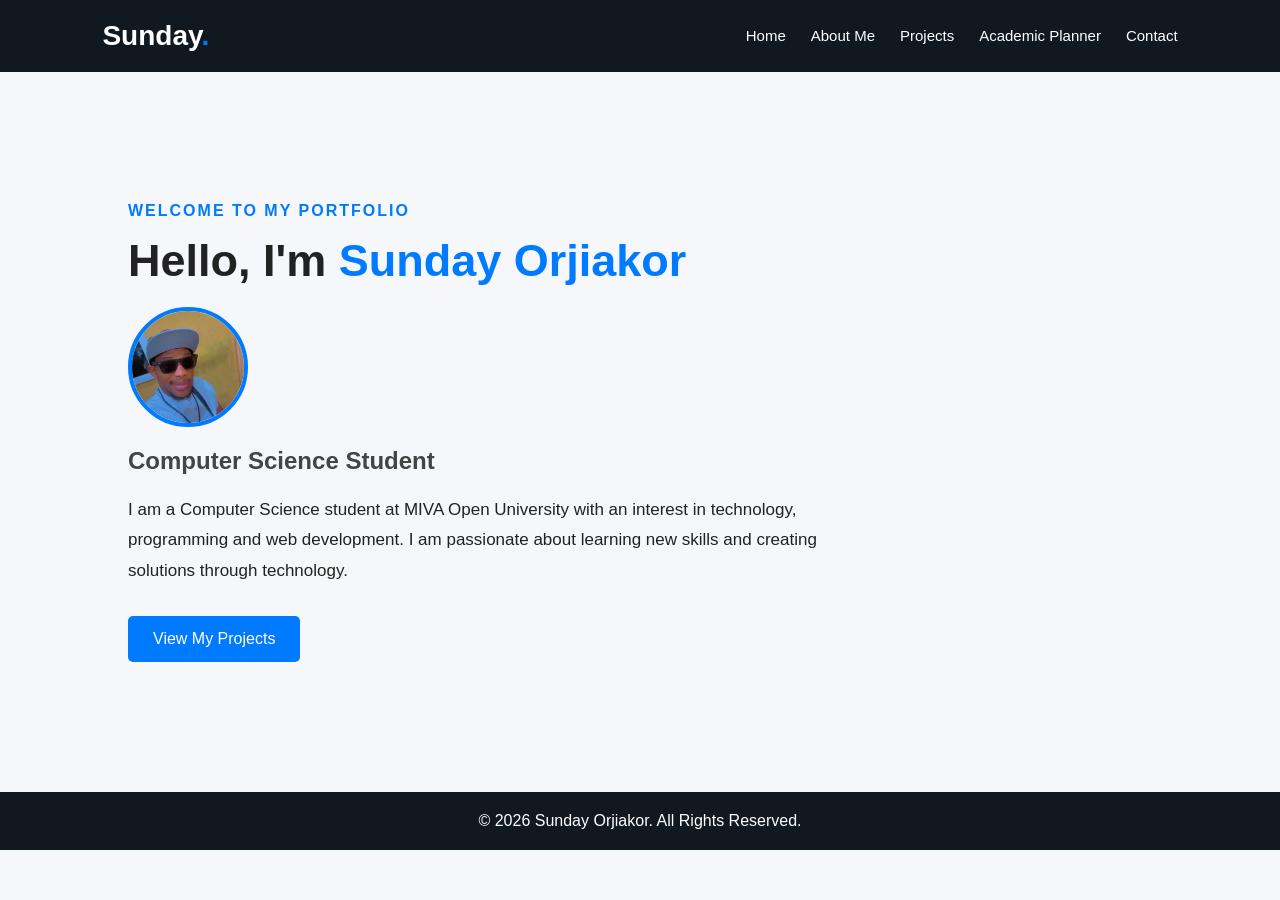
==== index.html @ 1cc2ec7a "Add files via upload" ====
<!DOCTYPE html>
<html lang="en">
<head>
    <meta charset="UTF-8">
    <meta name="viewport" content="width=device-width, initial-scale=1.0">
    <title>Sunday Orjiakor | Portfolio</title>
    <link rel="stylesheet" href="style.css">
</head>

<body>

    <header>
        <nav>
            <h2 class="logo">Sunday<span>.</span></h2>

            <ul>
                <li><a href="index.html">Home</a></li>
                <li><a href="about.html">About Me</a></li>
                <li><a href="projects.html">Projects</a></li>
                <li><a href="planner.html">Academic Planner</a></li>
                <li><a href="contact.html">Contact</a></li>
            </ul>
        </nav>
    </header>

    <main>
        <section class="hero">

            <div class="hero-text">
                <h4>WELCOME TO MY PORTFOLIO</h4>

                <h1>Hello, I'm <span>Sunday Orjiakor</span></h1>
<img src="image/sunday.jpeg" alt="Photo of Sunday Orjiakor" class="profile-image">
                <h2>Computer Science Student</h2>

                <p>
                    I am a Computer Science student at MIVA Open University
                    with an interest in technology, programming and web development.
                    I am passionate about learning new skills and creating
                    solutions through technology.
                </p>

                <a href="projects.html" class="btn">View My Projects</a>
            </div>

        </section>
    </main>

    <footer>
        <p>&copy; 2026 Sunday Orjiakor. All Rights Reserved.</p>
    </footer>

    <script src="script.js"></script>

</body>
</html>
---- style.css ----
* {
    margin: 0;
    padding: 0;
    box-sizing: border-box;
    font-family: Arial, sans-serif;
}

body {
    background-color: #f5f7fa;
    color: #222;
}

header {
    background-color: #101820;
    padding: 20px 8%;
}

nav {
    display: flex;
    justify-content: space-between;
    align-items: center;
}

.logo {
    color: white;
    font-size: 28px;
}

.logo span {
    color: #007bff;
}

nav ul {
    display: flex;
    list-style: none;
    gap: 25px;
}

nav ul li a {
    text-decoration: none;
    color: white !important;
    font-size: 15px;
}

nav ul li a:hover {
    color: #007bff !important;
}

.hero {
    min-height: 80vh;
    display: flex;
    align-items: center;
    padding: 60px 10%;
}

.hero-text {
    max-width: 700px;
}

.hero-text h4 {
    color: #007bff;
    margin-bottom: 15px;
    letter-spacing: 2px;
}

.hero-text h1 {
    font-size: 45px;
    margin-bottom: 15px;
}

.hero-text h1 span {
    color: #007bff;
}

.hero-text h2 {
    margin-bottom: 20px;
    color: #444;
}

.hero-text p {
    font-size: 17px;
    line-height: 1.8;
    margin-bottom: 30px;
}

.btn {
    display: inline-block;
    background-color: #007bff;
    color: white;
    padding: 14px 25px;
    text-decoration: none;
    border-radius: 5px;
}

.btn:hover {
    background-color: #0056b3;
}

footer {
    background-color: #101820;
    color: white;
    text-align: center;
    padding: 20px;
}

@media (max-width: 768px) {
    nav {
        flex-direction: column;
        gap: 20px;
    }

    nav ul {
        flex-wrap: wrap;
        justify-content: center;
        gap: 15px;
    }

    .hero-text h1 {
        font-size: 32px;
    }
}

/* ACADEMIC PLANNER */

.planner-section {
    max-width: 800px;
    margin: 60px auto;
    padding: 30px;
    text-align: center;
}

.planner-section h1 {
    margin-bottom: 15px;
}

.task-input {
    display: flex;
    gap: 10px;
    margin: 30px 0;
}

.task-input input {
    flex: 1;
    padding: 12px;
    border: 1px solid #ccc;
    border-radius: 5px;
}

.task-input button {
    background-color: #007bff;
    color: white;
    border: none;
    padding: 12px 20px;
    border-radius: 5px;
    cursor: pointer;
}

#taskList {
    list-style: none;
}

#taskList li {
    background: white;
    padding: 15px;
    margin-bottom: 10px;
    display: flex;
    justify-content: space-between;
    align-items: center;
    border-radius: 5px;
}

#taskList li.completed span {
    text-decoration: line-through;
    color: gray;
}

.task-buttons button {
    margin-left: 8px;
    padding: 7px 10px;
    cursor: pointer;
}

/* CONTACT PAGE */

.contact-section {
    max-width: 650px;
    margin: 50px auto;
    padding: 30px;
}

.contact-section h1,
.contact-section > p {
    text-align: center;
    margin-bottom: 20px;
}

#contactForm {
    display: flex;
    flex-direction: column;
    gap: 12px;
}

#contactForm input,
#contactForm textarea {
    padding: 12px;
    border: 1px solid #ccc;
    border-radius: 5px;
    font-size: 15px;
}

#contactForm button {
    background-color: #007bff;
    color: white;
    border: none;
    padding: 14px;
    border-radius: 5px;
    cursor: pointer;
}

#contactForm button:hover {
    background-color: #0056b3;
}

#formResponse {
    margin-top: 20px;
    text-align: center;
}

.profile-image {
    width: 120px;
    height: 120px;
    max-width: 100%;
    border-radius: 50%;
    object-fit: cover;
    border: 4px solid #007bff;
    margin: 20px 0;
    display: block;
}

.projects-section {
    padding: 40px 20px;
    text-align: center;
}

.project-container {
    display: flex;
    flex-wrap: wrap;
    justify-content: center;
    gap: 25px;
    margin-top: 30px;
}

.project-card {
    width: 300px;
    padding: 20px;
    background: white;
    border-radius: 10px;
    box-shadow: 0 4px 10px rgba(0, 0, 0, 0.1);
    text-align: center;
}

.project-card img {
    width: 100%;
    height: 180px;
    object-fit: contain;
    border-radius: 8px;
    margin: 15px 0;
}

.project-card a {
    display: inline-block;
    margin-top: 15px;
    color: #007bff;
}

/* ==========================================
   Professional Styling for About Page (Left Aligned & Left Positioned)
   ========================================== */

main.about-section {
    max-width: 800px;
    margin: 40px 20px; /* Shifts the entire white card box to the left */
    padding: 40px;
    background: #ffffff;
    border-radius: 12px;
    box-shadow: 0 4px 20px rgba(0, 0, 0, 0.06);
    text-align: left !important;
}

main.about-section > h1 {
    font-size: 2.2rem;
    color: #1a252f;
    margin-bottom: 20px;
    text-align: left !important;
}

main.about-section > p {
    font-size: 1.05rem;
    line-height: 1.7;
    color: #4a5568;
    margin-bottom: 30px;
    text-align: left !important;
}

main.about-section section {
    background: #f8f9fa;
    margin-bottom: 35px;
    padding: 20px 25px;
    border-radius: 8px;
    border-left: 4px solid #007bff;
    transition: transform 0.2s ease, box-shadow 0.2s ease;
    text-align: left;
}

main.about-section section:hover {
    transform: translateY(-2px);
    box-shadow: 0 6px 15px rgba(0, 0, 0, 0.05);
}

main.about-section h2 {
    font-size: 1.25rem;
    color: #2c3e50;
    margin-bottom: 10px;
    text-align: left;
}

main.about-section p, 
main.about-section li {
    line-height: 1.6;
    color: #4a5568;
    text-align: left;
}

main.about-section ul {
    margin-top: 10px;
    padding-left: 20px;
}

main.about-section li {
    margin-bottom: 6px;
}
/* About Me Page */

.about-section {
    max-width: 900px;
    margin: 40px auto;
    padding: 30px;
    background: white;
    border-radius: 12px;
    box-shadow: 0 4px 12px rgba(0, 0, 0, 0.08);
}

.about-section h1 {
    text-align: center;
    color: #007bff;
    margin-bottom: 25px;
}

.about-section h2 {
    color: #007bff;
    margin-top: 30px;
    margin-bottom: 15px;
}

.about-section p {
    line-height: 1.8;
    color: #333;
}

.about-section ul {
    padding-left: 25px;
    line-height: 2;
}
/* Academic Information Table */

.academic-table {
    width: 100%;
    border-collapse: collapse;
    margin-top: 30px;
    background: white;
}

.academic-table th,
.academic-table td {
    border: 1px solid #ddd;
    padding: 12px;
    text-align: left;
}

.academic-table th {
    background: #007bff;
    color: white;
}

.academic-table tr:nth-child(even) {
    background: #f2f2f2;
}
/* Mobile Responsive Design */
@media screen and (max-width: 768px) {

    nav {
        flex-direction: column;
        align-items: center;
    }

    nav ul {
        display: flex;
        flex-wrap: wrap;
        justify-content: center;
        padding: 0;
        gap: 10px;
    }

    .project-container {
        flex-direction: column;
        align-items: center;
    }

    .project-card {
        width: 100%;
        max-width: 300px;
    }

    .about-section {
        margin: 20px 12px;
        padding: 20px;
    }

    .academic-table {
        font-size: 14px;
    }
}
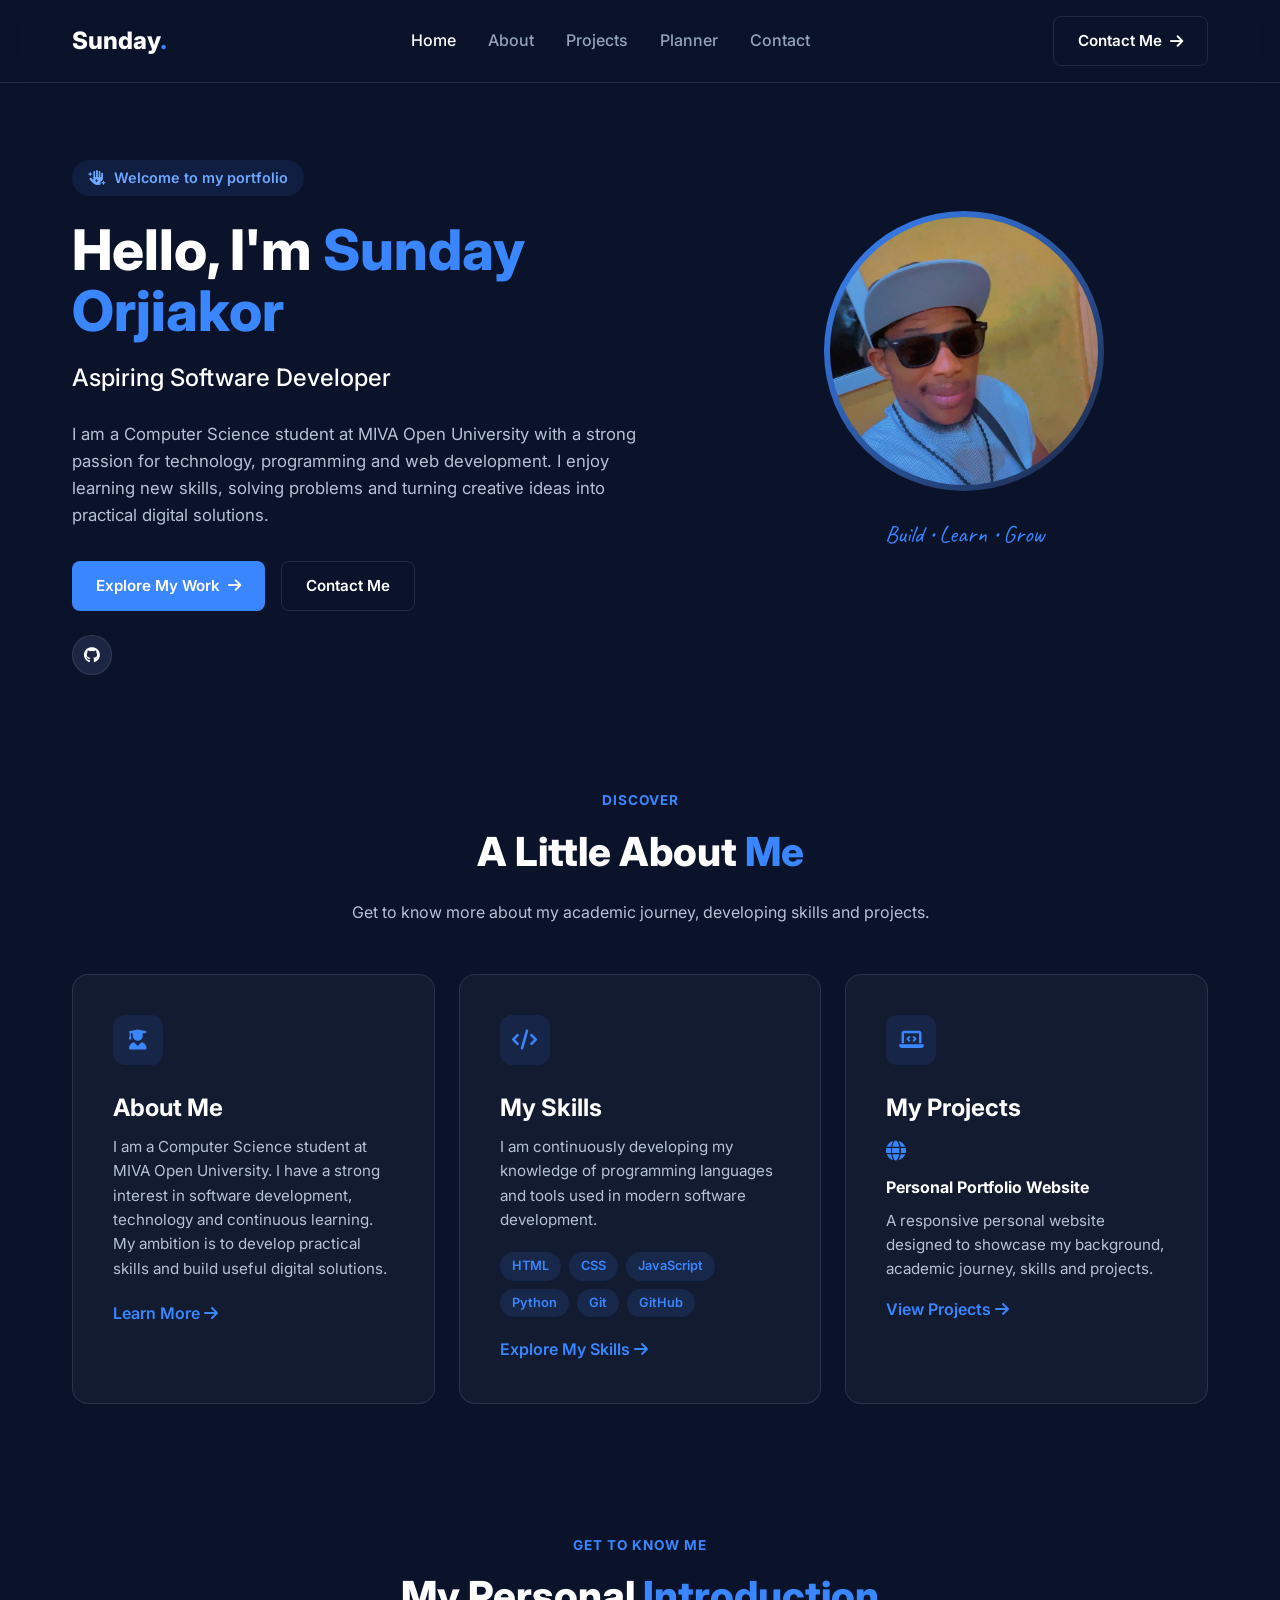
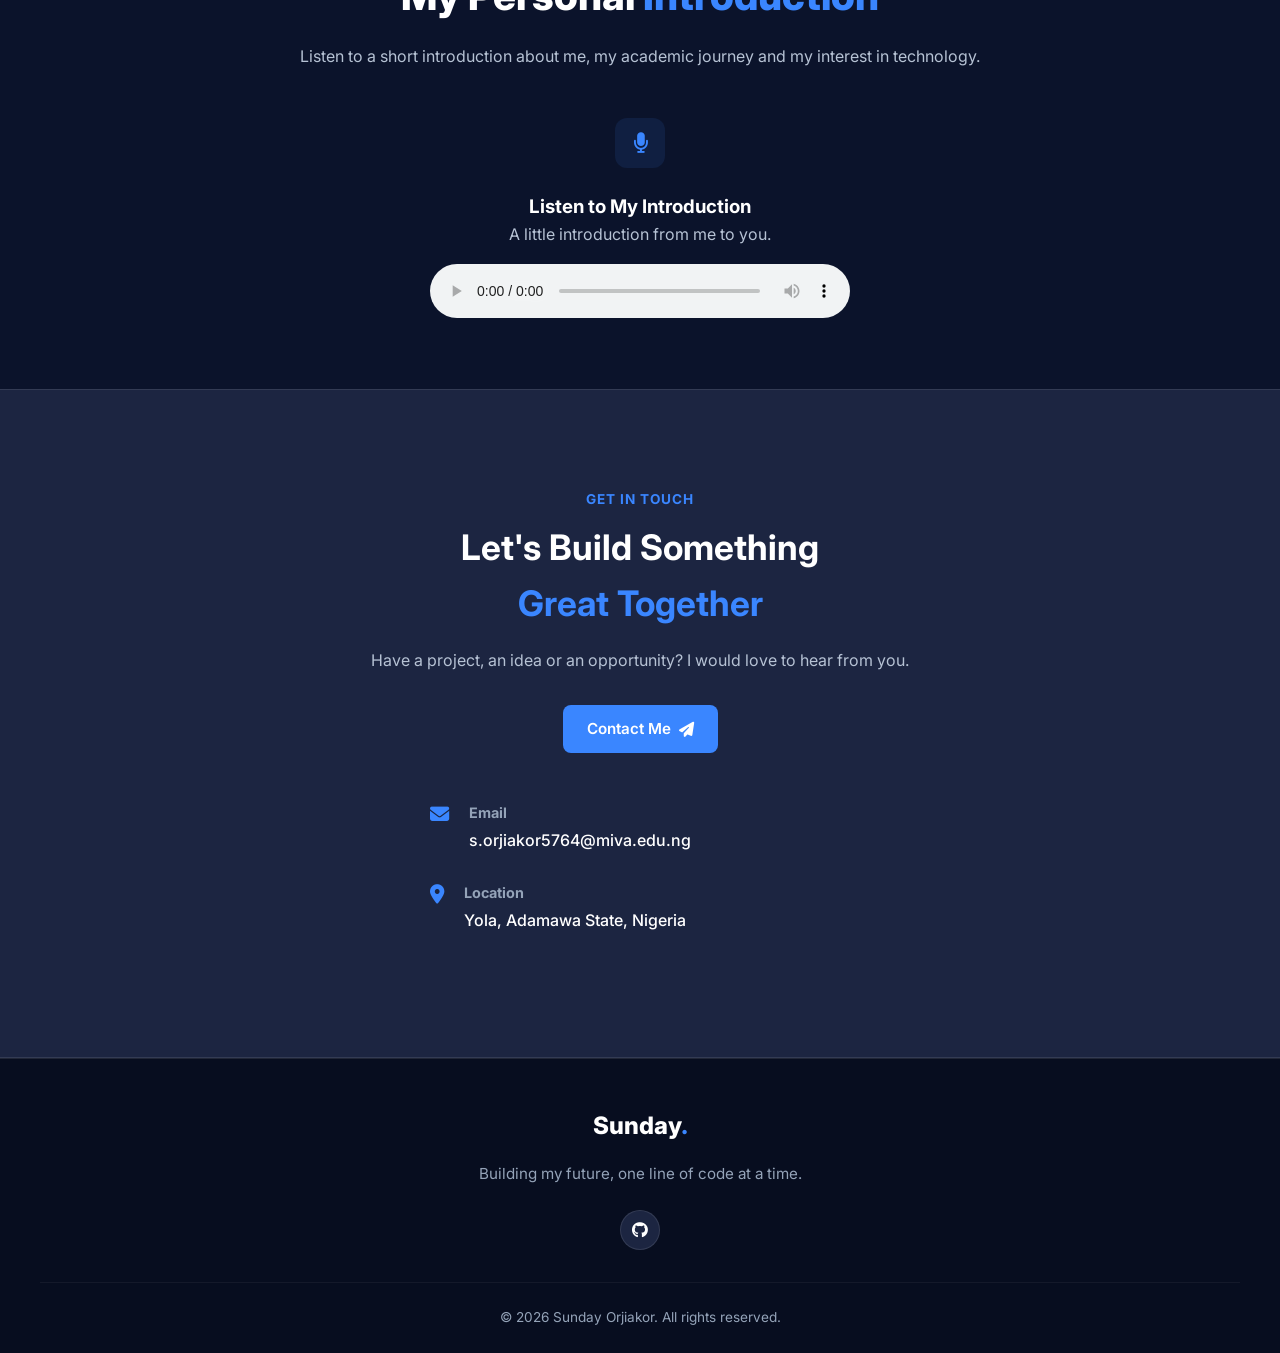
==== commit 4f18019b: "Add files via upload "Update portfolio files" in the commit box." ====
--- a/index.html
+++ b/index.html
@@ -1,56 +1,230 @@
 <!DOCTYPE html>
 <html lang="en">
+
 <head>
     <meta charset="UTF-8">
     <meta name="viewport" content="width=device-width, initial-scale=1.0">
-    <title>Sunday Orjiakor | Portfolio</title>
+    <meta name="description" content="Explore the personal portfolio of Sunday Orjiakor, a Computer Science student passionate about technology, programming and web development.">
+    <meta name="author" content="Sunday Orjiakor">
+    <title>Sunday Orjiakor | Personal Portfolio</title>
+
+    <link rel="preconnect" href="https://fonts.googleapis.com">
+    <link rel="preconnect" href="https://fonts.gstatic.com" crossorigin>
+    <link href="https://fonts.googleapis.com/css2?family=Caveat:wght@400;500;600;700&family=Inter:wght@400;500;600;700;800&display=swap" rel="stylesheet">
+    <link rel="stylesheet" href="https://cdnjs.cloudflare.com/ajax/libs/font-awesome/6.5.0/css/all.min.css">
     <link rel="stylesheet" href="style.css">
 </head>
 
 <body>
 
-    <header>
-        <nav>
-            <h2 class="logo">Sunday<span>.</span></h2>
-
-            <ul>
-                <li><a href="index.html">Home</a></li>
-                <li><a href="about.html">About Me</a></li>
-                <li><a href="projects.html">Projects</a></li>
-                <li><a href="planner.html">Academic Planner</a></li>
-                <li><a href="contact.html">Contact</a></li>
-            </ul>
-        </nav>
+    <!-- NAVIGATION BAR -->
+    <header class="navbar">
+        <div class="nav-container">
+            <a href="index.html" class="brand">Sunday<span>.</span></a>
+
+            <nav class="nav-links" aria-label="Main navigation">
+                <a href="index.html" class="active" aria-current="page">Home</a>
+                <a href="about.html">About</a>
+                <a href="projects.html">Projects</a>
+                <a href="planner.html">Planner</a>
+                <a href="contact.html">Contact</a>
+            </nav>
+
+            <a href="contact.html" class="btn btn-outline">
+                Contact Me
+                <i class="fas fa-arrow-right"></i>
+            </a>
+        </div>
     </header>
 
-    <main>
-        <section class="hero">
-
-            <div class="hero-text">
-                <h4>WELCOME TO MY PORTFOLIO</h4>
+    <!-- HERO SECTION -->
+    <section class="hero">
+        <div class="hero-container">
+
+            <div class="hero-content">
+                <span class="welcome-tag">
+                    <i class="fas fa-hand-sparkles"></i>
+                    Welcome to my portfolio
+                </span>
 
                 <h1>Hello, I'm <span>Sunday Orjiakor</span></h1>
-<img src="image/sunday.jpeg" alt="Photo of Sunday Orjiakor" class="profile-image">
-                <h2>Computer Science Student</h2>
-
+
+                <h2>Aspiring Software Developer</h2>
+
+                <p class="hero-description">
+                    I am a Computer Science student at MIVA Open
+                    University with a strong passion for technology,
+                    programming and web development.
+                    I enjoy learning new skills, solving problems
+                    and turning creative ideas into practical
+                    digital solutions.
+                </p>
+
+                <div class="hero-buttons">
+                    <a href="projects.html" class="btn btn-primary">
+                        Explore My Work
+                        <i class="fas fa-arrow-right"></i>
+                    </a>
+                    <a href="contact.html" class="btn btn-outline">Contact Me</a>
+                </div>
+
+                <div class="social-links">
+                    <a href="https://github.com/ksunesky" target="_blank" rel="noopener noreferrer" aria-label="Visit my GitHub profile">
+                        <i class="fab fa-github"></i>
+                    </a>
+                </div>
+            </div>
+
+            <div class="hero-visual">
+                <div class="avatar-ring">
+                    <img src="image/sunday.jpeg" alt="Portrait of Sunday Orjiakor">
+                </div>
+                <div class="hero-note">Build • Learn • Grow</div>
+            </div>
+
+        </div>
+    </section>
+
+    <!-- MAIN CONTENT SECTION -->
+    <main class="main-section">
+
+        <div class="section-heading">
+            <span class="section-label">Discover</span>
+            <h2>A Little About <span>Me</span></h2>
+            <p>Get to know more about my academic journey, developing skills and projects.</p>
+        </div>
+
+        <div class="cards-grid">
+
+            <article class="info-card">
+                <div class="card-icon"><i class="fas fa-user-graduate"></i></div>
+                <h3>About Me</h3>
                 <p>
-                    I am a Computer Science student at MIVA Open University
-                    with an interest in technology, programming and web development.
-                    I am passionate about learning new skills and creating
-                    solutions through technology.
+                    I am a Computer Science student at MIVA Open University.
+                    I have a strong interest in software development,
+                    technology and continuous learning.
+                    My ambition is to develop practical skills and
+                    build useful digital solutions.
                 </p>
-
-                <a href="projects.html" class="btn">View My Projects</a>
-            </div>
-
-        </section>
+                <a href="about.html" class="card-link">
+                    Learn More <i class="fas fa-arrow-right"></i>
+                </a>
+            </article>
+
+            <article class="info-card">
+                <div class="card-icon"><i class="fas fa-code"></i></div>
+                <h3>My Skills</h3>
+                <p>
+                    I am continuously developing my knowledge of
+                    programming languages and tools used in modern
+                    software development.
+                </p>
+                <div class="skills-grid">
+                    <span>HTML</span>
+                    <span>CSS</span>
+                    <span>JavaScript</span>
+                    <span>Python</span>
+                    <span>Git</span>
+                    <span>GitHub</span>
+                </div>
+                <a href="about.html" class="card-link">
+                    Explore My Skills <i class="fas fa-arrow-right"></i>
+                </a>
+            </article>
+
+            <article class="info-card">
+                <div class="card-icon"><i class="fas fa-laptop-code"></i></div>
+                <h3>My Projects</h3>
+                <div class="project-slide">
+                    <div class="project-icon"><i class="fas fa-globe"></i></div>
+                    <h4>Personal Portfolio Website</h4>
+                    <p>
+                        A responsive personal website designed
+                        to showcase my background, academic
+                        journey, skills and projects.
+                    </p>
+                    <a href="projects.html" class="card-link">
+                        View Projects <i class="fas fa-arrow-right"></i>
+                    </a>
+                </div>
+            </article>
+
+        </div>
     </main>
 
-    <footer>
-        <p>&copy; 2026 Sunday Orjiakor. All Rights Reserved.</p>
+    <!-- AUDIO INTRODUCTION SECTION -->
+    <section class="main-section multimedia-section">
+
+        <div class="section-heading">
+            <span class="section-label">Get to Know Me</span>
+            <h2>My Personal <span>Introduction</span></h2>
+            <p>Listen to a short introduction about me, my academic journey and my interest in technology.</p>
+        </div>
+
+        <div class="multimedia-content">
+            <div class="card-icon"><i class="fas fa-microphone"></i></div>
+            <h3>Listen to My Introduction</h3>
+            <p>A little introduction from me to you.</p>
+
+            <audio controls preload="metadata">
+                <source src="media/Sunday-audio.mp4" type="audio/mp4">
+                Your browser does not support audio playback.
+            </audio>
+        </div>
+
+    </section>
+
+    <!-- CONTACT BANNER -->
+    <section class="contact-banner">
+
+        <div class="contact-content">
+            <span class="section-label">Get in Touch</span>
+            <h2>Let's Build Something <span>Great Together</span></h2>
+            <p>Have a project, an idea or an opportunity? I would love to hear from you.</p>
+            <a href="contact.html" class="btn btn-primary">
+                Contact Me
+                <i class="fas fa-paper-plane"></i>
+            </a>
+        </div>
+
+        <div class="contact-details">
+            <div class="contact-item">
+                <i class="fas fa-envelope"></i>
+                <div>
+                    <h4>Email</h4>
+                    <a href="mailto:s.orjiakor5764@miva.edu.ng">s.orjiakor5764@miva.edu.ng</a>
+                </div>
+            </div>
+
+            <div class="contact-item">
+                <i class="fas fa-map-marker-alt"></i>
+                <div>
+                    <h4>Location</h4>
+                    <p>Yola, Adamawa State, Nigeria</p>
+                </div>
+            </div>
+        </div>
+
+    </section>
+
+    <!-- FOOTER -->
+    <footer class="footer">
+        <div class="footer-content">
+            <a href="index.html" class="brand">Sunday<span>.</span></a>
+            <p>Building my future, one line of code at a time.</p>
+            <div class="footer-socials">
+                <a href="https://github.com/ksunesky" target="_blank" rel="noopener noreferrer" aria-label="Visit my GitHub profile">
+                    <i class="fab fa-github"></i>
+                </a>
+            </div>
+        </div>
+
+        <div class="footer-bottom">
+            <p>&copy; 2026 Sunday Orjiakor. All rights reserved.</p>
+        </div>
     </footer>
 
     <script src="script.js"></script>
 
 </body>
-</html>+</html>
--- a/style.css
+++ b/style.css
@@ -1,432 +1,906 @@
+/* =========================================
+   1. CSS RESET & VARIABLES
+========================================= */
 * {
     margin: 0;
     padding: 0;
     box-sizing: border-box;
-    font-family: Arial, sans-serif;
+}
+
+:root {
+    --bg-primary: #0b132b;
+    --bg-secondary: #1c2541;
+    --bg-card: #131b31;
+    --accent-blue: #3a86ff;
+    --accent-hover: #2667cc;
+    --text-main: #ffffff;
+    --text-muted: #94a3b8;
+    --text-soft: #b6c2d4;
+    --border-color: rgba(255, 255, 255, 0.1);
+    --success: #2ecc71;
+    --danger: #ff4d4d;
+    --transition: all 0.3s ease;
+}
+
+html {
+    scroll-behavior: smooth;
 }
 
 body {
-    background-color: #f5f7fa;
-    color: #222;
-}
-
-header {
-    background-color: #101820;
-    padding: 20px 8%;
-}
-
-nav {
+    font-family: 'Inter', sans-serif;
+    background-color: var(--bg-primary);
+    color: var(--text-main);
+    line-height: 1.6;
+    overflow-x: hidden;
+}
+
+img {
+    max-width: 100%;
+}
+
+/* =========================================
+   2. NAVIGATION BAR
+========================================= */
+.navbar {
+    position: fixed;
+    top: 0;
+    left: 0;
+    width: 100%;
+    background-color: rgba(11, 19, 43, 0.95);
+    backdrop-filter: blur(10px);
+    border-bottom: 1px solid var(--border-color);
+    z-index: 1000;
+}
+
+.nav-container {
+    max-width: 1200px;
+    margin: 0 auto;
+    padding: 1rem 2rem;
     display: flex;
     justify-content: space-between;
     align-items: center;
 }
 
-.logo {
-    color: white;
-    font-size: 28px;
-}
-
-.logo span {
-    color: #007bff;
-}
-
-nav ul {
-    display: flex;
+.brand {
+    font-size: 1.5rem;
+    font-weight: 800;
+    color: var(--text-main);
+    text-decoration: none;
+}
+
+.brand span {
+    color: var(--accent-blue);
+}
+
+.nav-links {
+    display: flex;
+    gap: 2rem;
+    align-items: center;
+}
+
+.nav-links a {
+    color: var(--text-muted);
+    text-decoration: none;
+    font-weight: 500;
+    transition: var(--transition);
+}
+
+.nav-links a:hover,
+.nav-links a.active {
+    color: var(--text-main);
+}
+
+/* =========================================
+   3. BUTTONS
+========================================= */
+.btn {
+    display: inline-flex;
+    align-items: center;
+    gap: 0.5rem;
+    padding: 0.75rem 1.5rem;
+    border-radius: 8px;
+    font-weight: 600;
+    text-decoration: none;
+    transition: var(--transition);
+    cursor: pointer;
+    border: none;
+    font-size: 0.95rem;
+}
+
+.btn-primary {
+    background-color: var(--accent-blue);
+    color: var(--text-main);
+}
+
+.btn-primary:hover {
+    background-color: var(--accent-hover);
+    transform: translateY(-2px);
+}
+
+.btn-outline {
+    background: transparent;
+    color: var(--text-main);
+    border: 1px solid var(--border-color);
+}
+
+.btn-outline:hover {
+    border-color: var(--accent-blue);
+    background-color: rgba(58, 134, 255, 0.05);
+}
+
+/* =========================================
+   4. HERO SECTION
+========================================= */
+.hero {
+    padding: 10rem 2rem 3rem;
+    max-width: 1200px;
+    margin: 0 auto;
+}
+
+.hero-container {
+    display: grid;
+    grid-template-columns: 1.2fr 1fr;
+    gap: 4rem;
+    align-items: start;
+}
+
+.welcome-tag {
+    display: inline-flex;
+    align-items: center;
+    gap: 0.5rem;
+    background-color: rgba(58, 134, 255, 0.1);
+    color: #6fa8ff;
+    padding: 0.4rem 1rem;
+    border-radius: 50px;
+    font-size: 0.9rem;
+    font-weight: 600;
+    margin-bottom: 1.5rem;
+}
+
+.hero-content h1 {
+    font-size: 3.5rem;
+    font-weight: 800;
+    line-height: 1.1;
+    margin-bottom: 1rem;
+}
+
+.hero-content h1 span {
+    color: var(--accent-blue);
+}
+
+.hero-content h2 {
+    font-size: 1.5rem;
+    color: var(--text-main);
+    font-weight: 500;
+    margin-bottom: 1.5rem;
+}
+
+.hero-description {
+    color: var(--text-soft);
+    font-size: 1.05rem;
+    margin-bottom: 2rem;
+}
+
+.hero-buttons {
+    display: flex;
+    flex-wrap: wrap;
+    gap: 1rem;
+}
+
+.social-links {
+    display: flex;
+    gap: 1rem;
+    margin-top: 1.5rem;
+}
+
+.social-links a {
+    width: 40px;
+    height: 40px;
+    border-radius: 50%;
+    background: var(--bg-secondary);
+    color: var(--text-main);
+    border: 1px solid var(--border-color);
+    display: flex;
+    align-items: center;
+    justify-content: center;
+    text-decoration: none;
+    transition: var(--transition);
+}
+
+.social-links a:hover {
+    background: var(--accent-blue);
+    border-color: var(--accent-blue);
+}
+
+.hero-visual {
+    display: flex;
+    flex-direction: column;
+    align-items: center;  
+    gap: 1.5rem;
+    margin-top: 3.2rem; /* Pulls the frame up to match the text header */
+}
+
+.avatar-ring {
+    width: 280px;
+    height: 280px;
+    border-radius: 50%;
+    background: linear-gradient(135deg, var(--accent-blue), var(--bg-secondary));
+    padding: 6px;
+    display: flex;
+    align-items: center;
+    justify-content: center;
+}
+
+.avatar-ring img {
+    width: 100%;
+    height: 100%;
+    border-radius: 50%;
+    object-fit: cover;
+    background-color: var(--bg-card);
+}
+
+.hero-note {
+    font-family: 'Caveat', cursive;
+    font-size: 1.5rem;
+    color: var(--accent-blue);
+}
+
+/* =========================================
+   5. MAIN CONTENT & SECTIONS
+========================================= */
+.main-section {
+    max-width: 1200px;
+    margin: 0 auto;
+    padding: 4rem 2rem;
+}
+
+.section-heading {
+    text-align: center;
+    max-width: 700px;
+    margin: 0 auto 3rem;
+}
+
+.section-label {
+    display: inline-block;
+    color: var(--accent-blue);
+    font-size: 0.85rem;
+    font-weight: 700;
+    text-transform: uppercase;
+    letter-spacing: 1px;
+    margin-bottom: 0.5rem;
+}
+
+.section-heading h1,
+.section-heading h2 {
+    font-size: 2.5rem;
+    font-weight: 800;
+    margin-bottom: 1rem;
+    text-wrap: balance;
+}
+
+.section-heading h1 span,
+.section-heading h2 span {
+    color: var(--accent-blue);
+}
+
+.section-heading p {
+    color: var(--text-soft);
+}
+
+/* =========================================
+   6. CARDS
+========================================= */
+.cards-grid {
+    display: grid;
+    grid-template-columns: repeat(auto-fit, minmax(280px, 1fr));
+    gap: 1.5rem;
+}
+
+.info-card {
+    background-color: var(--bg-card);
+    border: 1px solid var(--border-color);
+    border-radius: 16px;
+    padding: 2.5rem;
+    transition: var(--transition);
+}
+
+.cards-grid .info-card:hover {
+    transform: translateY(-4px);
+    border-color: var(--accent-blue);
+}
+
+.card-icon {
+    width: 50px;
+    height: 50px;
+    border-radius: 12px;
+    background-color: rgba(58, 134, 255, 0.1);
+    color: var(--accent-blue);
+    display: flex;
+    align-items: center;
+    justify-content: center;
+    font-size: 1.25rem;
+    margin-bottom: 1.5rem;
+}
+
+.info-card h3 {
+    font-size: 1.5rem;
+    margin-bottom: 0.5rem;
+}
+
+.info-card > p {
+    color: var(--text-soft);
+    margin-bottom: 1.25rem;
+    font-size: 0.95rem;
+}
+
+.card-link {
+    color: var(--accent-blue);
+    text-decoration: none;
+    font-weight: 600;
+    transition: var(--transition);
+}
+
+.card-link:hover {
+    color: var(--text-main);
+}
+
+/* Skills badges (homepage) */
+.skills-grid,
+.tech-list {
     list-style: none;
-    gap: 25px;
-}
-
-nav ul li a {
+    display: flex;
+    flex-wrap: wrap;
+    gap: 0.5rem;
+    margin: 0.5rem 0 1.25rem;
+}
+
+.skills-grid span,
+.tech-list li {
+    background: rgba(58, 134, 255, 0.12);
+    color: var(--accent-blue);
+    padding: 0.25rem 0.75rem;
+    border-radius: 50px;
+    font-size: 0.8rem;
+    font-weight: 600;
+}
+
+/* Homepage project mini-card */
+.project-slide h4 {
+    margin: 0.5rem 0;
+}
+
+.project-icon {
+    color: var(--accent-blue);
+    font-size: 1.25rem;
+}
+
+.project-slide p {
+    color: var(--text-soft);
+    margin-bottom: 1rem;
+    font-size: 0.95rem;
+}
+
+/* =========================================
+   7. CONTACT LAYOUT & DETAILS
+========================================= */
+.contact-layout {
+    display: grid;
+    grid-template-columns: 1fr 1.3fr;
+    gap: 2.5rem;
+    align-items: start;
+}
+
+.contact-item {
+    display: flex;
+    gap: 1.25rem;
+    margin-bottom: 1.75rem;
+    align-items: flex-start;
+}
+
+.contact-item i {
+    color: var(--accent-blue);
+    font-size: 1.2rem;
+    margin-top: 0.2rem;
+}
+
+.contact-item h4 {
+    font-size: 0.9rem;
+    color: var(--text-muted);
+    margin-bottom: 0.2rem;
+}
+
+.contact-item a,
+.contact-item p {
+    color: var(--text-main);
     text-decoration: none;
-    color: white !important;
-    font-size: 15px;
-}
-
-nav ul li a:hover {
-    color: #007bff !important;
-}
-
-.hero {
-    min-height: 80vh;
-    display: flex;
+    font-weight: 500;
+    transition: var(--transition);
+}
+
+.contact-item a:hover {
+    color: var(--accent-blue);
+}
+
+/* =========================================
+   8. FORM STYLING
+========================================= */
+.form-group {
+    margin-bottom: 1.5rem;
+}
+
+.form-group label {
+    display: block;
+    font-size: 0.9rem;
+    font-weight: 600;
+    margin-bottom: 0.5rem;
+    color: var(--text-main);
+}
+
+.form-group input,
+.form-group textarea {
+    width: 100%;
+    background-color: var(--bg-secondary);
+    border: 1px solid var(--border-color);
+    border-radius: 8px;
+    padding: 0.85rem 1rem 0.85rem 1.15rem;
+    color: var(--text-main);
+    font-family: inherit;
+    font-size: 0.95rem;
+    transition: var(--transition);
+}
+
+.form-group input:focus,
+.form-group textarea:focus {
+    outline: none;
+    border-color: var(--accent-blue);
+    box-shadow: 0 0 0 3px rgba(58, 134, 255, 0.15);
+}
+
+.form-group textarea {
+    resize: vertical;
+}
+
+.error-message {
+    display: block;
+    color: var(--danger);
+    font-size: 0.8rem;
+    margin-top: 0.3rem;
+}
+
+.form-feedback {
+    margin-bottom: 1rem;
+    font-weight: 600;
+    font-size: 0.9rem;
+}
+
+/* =========================================
+   9. CONTACT BANNER & FOOTER
+========================================= */
+.contact-banner {
+    background-color: var(--bg-secondary);
+    border-top: 1px solid var(--border-color);
+    border-bottom: 1px solid var(--border-color);
+    padding: 6rem 2rem;
+    text-align: center;
+}
+
+.contact-content {
+    max-width: 600px;
+    margin: 0 auto;
+}
+
+.contact-content h2 {
+    font-size: 2.2rem;
+    margin-bottom: 1rem;
+    text-wrap: balance;
+}
+
+.contact-content h2 span {
+    color: var(--accent-blue);
+}
+
+.contact-content p {
+    color: var(--text-soft);
+    margin-bottom: 2rem;
+}
+
+/* Contact details inside the banner (homepage) */
+.contact-banner .contact-details {
+    max-width: 420px;
+    margin: 3rem auto 0;
+    text-align: left;
+}
+
+.footer {
+    background-color: #070d1f;
+    border-top: 1px solid var(--border-color);
+    padding: 3rem 2rem 1.5rem;
+    text-align: center;
+}
+
+.footer-content {
+    max-width: 1200px;
+    margin: 0 auto 2rem;
+    display: flex;
+    flex-direction: column;
     align-items: center;
-    padding: 60px 10%;
-}
-
-.hero-text {
+    gap: 1rem;
+}
+
+.footer-content p {
+    color: var(--text-muted);
+    font-size: 0.95rem;
+}
+
+.footer-socials {
+    display: flex;
+    gap: 1rem;
+    margin-top: 0.5rem;
+}
+
+.footer-socials a {
+    width: 40px;
+    height: 40px;
+    border-radius: 50%;
+    background-color: var(--bg-secondary);
+    color: var(--text-main);
+    display: flex;
+    align-items: center;
+    justify-content: center;
+    text-decoration: none;
+    border: 1px solid var(--border-color);
+    transition: var(--transition);
+}
+
+.footer-socials a:hover {
+    background-color: var(--accent-blue);
+    border-color: var(--accent-blue);
+}
+
+.footer-bottom {
+    max-width: 1200px;
+    margin: 0 auto;
+    padding-top: 1.5rem;
+    border-top: 1px solid rgba(255, 255, 255, 0.05);
+    color: var(--text-muted);
+    font-size: 0.85rem;
+}
+
+/* =========================================
+   10. HOMEPAGE AUDIO SECTION
+========================================= */
+.multimedia-content {
     max-width: 700px;
-}
-
-.hero-text h4 {
-    color: #007bff;
-    margin-bottom: 15px;
-    letter-spacing: 2px;
-}
-
-.hero-text h1 {
-    font-size: 45px;
-    margin-bottom: 15px;
-}
-
-.hero-text h1 span {
-    color: #007bff;
-}
-
-.hero-text h2 {
-    margin-bottom: 20px;
-    color: #444;
-}
-
-.hero-text p {
-    font-size: 17px;
-    line-height: 1.8;
-    margin-bottom: 30px;
-}
-
-.btn {
-    display: inline-block;
-    background-color: #007bff;
-    color: white;
-    padding: 14px 25px;
-    text-decoration: none;
-    border-radius: 5px;
-}
-
-.btn:hover {
-    background-color: #0056b3;
-}
-
-footer {
-    background-color: #101820;
-    color: white;
+    margin: 0 auto;
     text-align: center;
-    padding: 20px;
-}
-
+}
+
+.multimedia-content .card-icon {
+    margin-left: auto;
+    margin-right: auto;
+}
+
+.multimedia-content p {
+    color: var(--text-soft);
+}
+
+.multimedia-content audio {
+    width: 100%;
+    max-width: 420px;
+    margin-top: 1rem;
+}
+
+/* =========================================
+   11. PLANNER PAGE
+========================================= */
+.planner-card {
+    margin-bottom: 2rem;
+}
+
+.progress-details {
+    display: flex;
+    gap: 1.5rem;
+    flex-wrap: wrap;
+    margin-bottom: 1rem;
+}
+
+.progress-track {
+    height: 10px;
+    background: var(--bg-secondary);
+    border-radius: 50px;
+    overflow: hidden;
+}
+
+.progress-bar {
+    height: 100%;
+    width: 0%;
+    background: linear-gradient(90deg, var(--accent-blue), var(--success));
+    border-radius: 50px;
+    transition: width 0.4s ease;
+}
+
+#progressText {
+    margin-top: 0.75rem;
+    font-weight: 600;
+    color: var(--text-main);
+}
+
+.task-list {
+    list-style: none;
+    margin-top: 1.5rem;
+    display: flex;
+    flex-direction: column;
+    gap: 0.75rem;
+}
+
+.task-item {
+    display: flex;
+    align-items: center;
+    gap: 1rem;
+    background: var(--bg-secondary);
+    border: 1px solid var(--border-color);
+    border-radius: 10px;
+    padding: 0.85rem 1rem;
+}
+
+.task-item input[type="checkbox"] {
+    width: 20px;
+    height: 20px;
+    accent-color: var(--accent-blue);
+    cursor: pointer;
+}
+
+.task-details {
+    flex: 1;
+    display: flex;
+    flex-direction: column;
+}
+
+.task-date {
+    color: var(--text-soft);
+    font-size: 0.85rem;
+}
+
+.task-item.completed .task-name {
+    text-decoration: line-through;
+    opacity: 0.6;
+}
+
+.task-item.overdue {
+    border-color: var(--danger);
+}
+
+.task-item.overdue .task-date {
+    color: var(--danger);
+    font-weight: 600;
+}
+
+.delete-task {
+    background: none;
+    border: none;
+    color: var(--text-muted);
+    cursor: pointer;
+    font-size: 1rem;
+    padding: 0.4rem;
+    transition: var(--transition);
+}
+
+.delete-task:hover {
+    color: var(--danger);
+}
+
+#emptyMessage {
+    text-align: center;
+    color: var(--text-muted);
+    padding: 2rem 1rem;
+}
+
+/* =========================================
+   12. ABOUT PAGE
+========================================= */
+.about-hero {
+    padding-bottom: 0;
+}
+
+.about-card {
+    margin-bottom: 2rem;
+}
+
+.timeline {
+    list-style: none;
+    border-left: 2px solid var(--accent-blue);
+    padding-left: 1.5rem;
+    display: flex;
+    flex-direction: column;
+    gap: 1.25rem;
+}
+
+.timeline li strong {
+    display: block;
+    color: var(--text-main);
+}
+
+.timeline li span {
+    color: var(--text-soft);
+    font-size: 0.95rem;
+}
+
+.table-wrap {
+    overflow-x: auto;
+}
+
+.skills-table {
+    width: 100%;
+    border-collapse: collapse;
+    min-width: 420px;
+}
+
+.skills-table caption {
+    text-align: left;
+    color: var(--text-soft);
+    font-size: 0.9rem;
+    padding-bottom: 0.75rem;
+}
+
+.skills-table th,
+.skills-table td {
+    text-align: left;
+    padding: 0.85rem 1rem;
+    border-bottom: 1px solid var(--border-color);
+}
+
+.skills-table th {
+    background: var(--bg-secondary);
+    color: var(--accent-blue);
+    font-size: 0.85rem;
+    text-transform: uppercase;
+    letter-spacing: 1px;
+}
+
+.skills-table tbody tr {
+    transition: var(--transition);
+}
+
+.skills-table tbody tr:hover {
+    background: rgba(58, 134, 255, 0.07);
+}
+
+/* =========================================
+   13. PROJECTS PAGE
+========================================= */
+.projects-main {
+    padding-top: 8rem;
+}
+
+.project-card {
+    display: flex;
+    flex-direction: column;
+    padding: 1.5rem;
+}
+
+.project-img {
+    width: 100%;
+    aspect-ratio: 16 / 9;
+    object-fit: cover;
+    border-radius: 10px;
+    border: 1px solid var(--border-color);
+    background: var(--bg-secondary);
+    margin-bottom: 1.25rem;
+}
+
+.project-card h3 {
+    margin-bottom: 0.5rem;
+}
+
+.project-links {
+    margin-top: auto;
+    display: flex;
+    flex-wrap: wrap;
+    gap: 1.25rem;
+}
+
+/* =========================================
+   14. RESPONSIVE DESIGN
+========================================= */
+
+/* Tablets & small laptops */
+@media (max-width: 992px) {
+    .nav-container,
+    .hero,
+    .main-section {
+        padding-left: 24px;
+        padding-right: 24px;
+    }
+
+    .hero-container {
+        grid-template-columns: 1fr;
+        text-align: center;
+        gap: 32px;
+    }
+
+    .hero-buttons,
+    .social-links {
+        justify-content: center;
+    }
+
+    .contact-layout {
+        grid-template-columns: 1fr;
+    }
+}
+
+/* Mobile phones */
 @media (max-width: 768px) {
-    nav {
+    .nav-container {
         flex-direction: column;
-        gap: 20px;
-    }
-
-    nav ul {
+        gap: 12px;
+        padding-top: 14px;
+        padding-bottom: 14px;
+    }
+
+    .nav-links {
         flex-wrap: wrap;
         justify-content: center;
-        gap: 15px;
-    }
-
-    .hero-text h1 {
-        font-size: 32px;
-    }
-}
-
-/* ACADEMIC PLANNER */
-
-.planner-section {
-    max-width: 800px;
-    margin: 60px auto;
-    padding: 30px;
-    text-align: center;
-}
-
-.planner-section h1 {
-    margin-bottom: 15px;
-}
-
-.task-input {
-    display: flex;
-    gap: 10px;
-    margin: 30px 0;
-}
-
-.task-input input {
-    flex: 1;
-    padding: 12px;
-    border: 1px solid #ccc;
-    border-radius: 5px;
-}
-
-.task-input button {
-    background-color: #007bff;
-    color: white;
-    border: none;
-    padding: 12px 20px;
-    border-radius: 5px;
-    cursor: pointer;
-}
-
-#taskList {
-    list-style: none;
-}
-
-#taskList li {
-    background: white;
-    padding: 15px;
-    margin-bottom: 10px;
-    display: flex;
-    justify-content: space-between;
-    align-items: center;
-    border-radius: 5px;
-}
-
-#taskList li.completed span {
-    text-decoration: line-through;
-    color: gray;
-}
-
-.task-buttons button {
-    margin-left: 8px;
-    padding: 7px 10px;
-    cursor: pointer;
-}
-
-/* CONTACT PAGE */
-
-.contact-section {
-    max-width: 650px;
-    margin: 50px auto;
-    padding: 30px;
-}
-
-.contact-section h1,
-.contact-section > p {
-    text-align: center;
-    margin-bottom: 20px;
-}
-
-#contactForm {
-    display: flex;
-    flex-direction: column;
-    gap: 12px;
-}
-
-#contactForm input,
-#contactForm textarea {
-    padding: 12px;
-    border: 1px solid #ccc;
-    border-radius: 5px;
-    font-size: 15px;
-}
-
-#contactForm button {
-    background-color: #007bff;
-    color: white;
-    border: none;
-    padding: 14px;
-    border-radius: 5px;
-    cursor: pointer;
-}
-
-#contactForm button:hover {
-    background-color: #0056b3;
-}
-
-#formResponse {
-    margin-top: 20px;
-    text-align: center;
-}
-
-.profile-image {
-    width: 120px;
-    height: 120px;
-    max-width: 100%;
-    border-radius: 50%;
+        gap: 14px;
+    }
+
+    /* Hide the right-side button on mobile to keep the header clean */
+    .nav-container > .btn-outline {
+        display: none;
+    }
+
+    .hero {
+        padding-top: 11rem;
+    }
+
+    .hero-content h1,
+    .about-hero h1 {
+        font-size: 2.2rem;
+        line-height: 1.2;
+    }
+
+    .section-heading h1,
+    .section-heading h2 {
+        font-size: 1.8rem;
+    }
+
+    .avatar-ring {
+        width: 200px;
+        height: 200px;
+    }
+
+    .info-card {
+        padding: 1.5rem;
+    }
+
+    .projects-main {
+        padding-top: 10rem;
+    }
+
+    .contact-banner {
+        padding: 4rem 1.5rem;
+    }
+}
+
+/* =========================================
+   15. SQUARE / RECTANGLE IMAGE FRAME
+   Add class "frame-rect" next to "avatar-ring" to use it
+========================================= */
+.avatar-ring.frame-rect {
+    width: 100%;
+    height: 240px;
+    border-radius: 20px;
+    padding: 6px;
+}
+
+.avatar-ring.frame-rect img {
+    width: 100%;
+    height: 100%;
+    border-radius: 14px;
     object-fit: cover;
-    border: 4px solid #007bff;
-    margin: 20px 0;
-    display: block;
-}
-
-.projects-section {
-    padding: 40px 20px;
-    text-align: center;
-}
-
-.project-container {
-    display: flex;
-    flex-wrap: wrap;
-    justify-content: center;
-    gap: 25px;
-    margin-top: 30px;
-}
-
-.project-card {
-    width: 300px;
-    padding: 20px;
-    background: white;
-    border-radius: 10px;
-    box-shadow: 0 4px 10px rgba(0, 0, 0, 0.1);
-    text-align: center;
-}
-
-.project-card img {
-    width: 100%;
-    height: 180px;
-    object-fit: contain;
-    border-radius: 8px;
-    margin: 15px 0;
-}
-
-.project-card a {
-    display: inline-block;
-    margin-top: 15px;
-    color: #007bff;
-}
-
-/* ==========================================
-   Professional Styling for About Page (Left Aligned & Left Positioned)
-   ========================================== */
-
-main.about-section {
-    max-width: 800px;
-    margin: 40px 20px; /* Shifts the entire white card box to the left */
-    padding: 40px;
-    background: #ffffff;
-    border-radius: 12px;
-    box-shadow: 0 4px 20px rgba(0, 0, 0, 0.06);
-    text-align: left !important;
-}
-
-main.about-section > h1 {
-    font-size: 2.2rem;
-    color: #1a252f;
-    margin-bottom: 20px;
-    text-align: left !important;
-}
-
-main.about-section > p {
-    font-size: 1.05rem;
-    line-height: 1.7;
-    color: #4a5568;
-    margin-bottom: 30px;
-    text-align: left !important;
-}
-
-main.about-section section {
-    background: #f8f9fa;
-    margin-bottom: 35px;
-    padding: 20px 25px;
-    border-radius: 8px;
-    border-left: 4px solid #007bff;
-    transition: transform 0.2s ease, box-shadow 0.2s ease;
-    text-align: left;
-}
-
-main.about-section section:hover {
-    transform: translateY(-2px);
-    box-shadow: 0 6px 15px rgba(0, 0, 0, 0.05);
-}
-
-main.about-section h2 {
-    font-size: 1.25rem;
-    color: #2c3e50;
-    margin-bottom: 10px;
-    text-align: left;
-}
-
-main.about-section p, 
-main.about-section li {
-    line-height: 1.6;
-    color: #4a5568;
-    text-align: left;
-}
-
-main.about-section ul {
-    margin-top: 10px;
-    padding-left: 20px;
-}
-
-main.about-section li {
-    margin-bottom: 6px;
-}
-/* About Me Page */
-
-.about-section {
-    max-width: 900px;
-    margin: 40px auto;
-    padding: 30px;
-    background: white;
-    border-radius: 12px;
-    box-shadow: 0 4px 12px rgba(0, 0, 0, 0.08);
-}
-
-.about-section h1 {
-    text-align: center;
-    color: #007bff;
-    margin-bottom: 25px;
-}
-
-.about-section h2 {
-    color: #007bff;
-    margin-top: 30px;
-    margin-bottom: 15px;
-}
-
-.about-section p {
-    line-height: 1.8;
-    color: #333;
-}
-
-.about-section ul {
-    padding-left: 25px;
-    line-height: 2;
-}
-/* Academic Information Table */
-
-.academic-table {
-    width: 100%;
-    border-collapse: collapse;
-    margin-top: 30px;
-    background: white;
-}
-
-.academic-table th,
-.academic-table td {
-    border: 1px solid #ddd;
-    padding: 12px;
-    text-align: left;
-}
-
-.academic-table th {
-    background: #007bff;
-    color: white;
-}
-
-.academic-table tr:nth-child(even) {
-    background: #f2f2f2;
-}
-/* Mobile Responsive Design */
-@media screen and (max-width: 768px) {
-
-    nav {
-        flex-direction: column;
-        align-items: center;
-    }
-
-    nav ul {
-        display: flex;
-        flex-wrap: wrap;
-        justify-content: center;
-        padding: 0;
-        gap: 10px;
-    }
-
-    .project-container {
-        flex-direction: column;
-        align-items: center;
-    }
-
-    .project-card {
-        width: 100%;
-        max-width: 300px;
-    }
-
-    .about-section {
-        margin: 20px 12px;
-        padding: 20px;
-    }
-
-    .academic-table {
-        font-size: 14px;
+}
+
+@media (max-width: 768px) {
+    .avatar-ring.frame-rect {
+        height: 260px;
     }
 }
